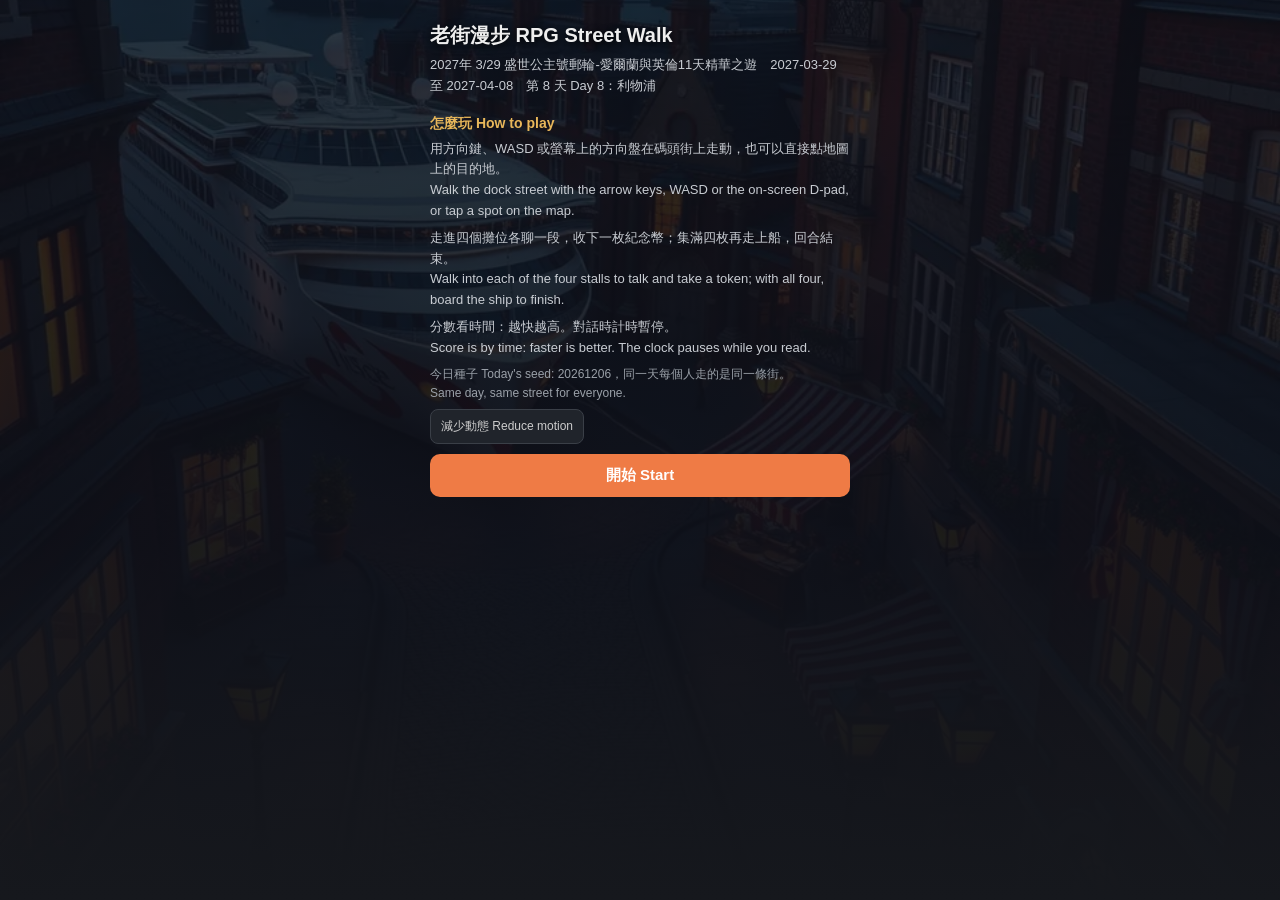
==== site/games/street-walk/index.html @ 9b11299c "RPG Street Walk: the game, a headless smoke test and a Pages deploy workflow Co-Authored-By: Claude " ====
<!doctype html>
<html lang="zh-Hant">
<head>
<meta charset="utf-8">
<title>老街漫步 RPG Street Walk | XO Tours 遊戲</title>
<meta name="viewport" content="width=device-width, initial-scale=1, viewport-fit=cover">
<meta name="description" content="Tile-based dock-street walk through Liverpool (day 8 of tour 7622): visit four stalls, collect four tokens, board the ship.">
<link rel="stylesheet" href="style.css">
</head>
<body>
<div id="app">

  <div id="hud">
    <div class="id">
      <img class="avatar" src="assets/player.webp" alt="" width="36" height="36">
      <div>
        <div class="title">老街漫步 Street Walk</div>
        <div class="sub" id="hud-sub">利物浦碼頭街 Liverpool dock street</div>
      </div>
    </div>
    <div class="stat">
      <div>紀念幣 Tokens <span id="tokens"><i></i><i></i><i></i><i></i></span></div>
      <div>時間 Time <b id="time">0.0</b> s</div>
    </div>
  </div>

  <div id="stage">
    <canvas id="canvas" width="640" height="480" aria-label="Dock street map"></canvas>
    <canvas id="dof" width="640" height="480" aria-hidden="true"></canvas>
    <div id="toast" role="status"></div>
    <div id="dialog" hidden role="dialog">
      <img class="portrait" id="dlg-portrait" alt="" width="72" height="72">
      <div class="text">
        <div class="who" id="dlg-who"></div>
        <div class="line" id="dlg-line"></div>
        <div class="next" id="dlg-next">點一下繼續 Tap to continue</div>
      </div>
    </div>
  </div>

  <div id="controls">
    <div id="dpad" aria-label="D-pad">
      <button class="u" data-dir="up" aria-label="上 Up">▲</button>
      <button class="l" data-dir="left" aria-label="左 Left">◀</button>
      <button class="c" id="ok" aria-label="確定 OK">確定<br>OK</button>
      <button class="r" data-dir="right" aria-label="右 Right">▶</button>
      <button class="d" data-dir="down" aria-label="下 Down">▼</button>
    </div>
    <div id="side">
      <button class="rm" id="rm-hud" type="button">減少動態 Reduce motion</button>
      <div class="hint">方向鍵 / WASD / 點地圖走路<br>Arrows / WASD / tap map to walk<br>走進攤位開始對話<br>Walk into a stall to talk</div>
    </div>
  </div>

  <div id="err" hidden></div>
</div>

<!-- Intro -->
<div class="overlay art" id="intro">
  <div class="box">
    <h1>老街漫步 RPG Street Walk</h1>
    <p id="intro-sub">載入中… Loading…</p>
    <h2>怎麼玩 How to play</h2>
    <p>用方向鍵、WASD 或螢幕上的方向盤在碼頭街上走動，也可以直接點地圖上的目的地。<br>
    Walk the dock street with the arrow keys, WASD or the on-screen D-pad, or tap a spot on the map.</p>
    <p>走進四個攤位各聊一段，收下一枚紀念幣；集滿四枚再走上船，回合結束。<br>
    Walk into each of the four stalls to talk and take a token; with all four, board the ship to finish.</p>
    <p>分數看時間：越快越高。對話時計時暫停。<br>
    Score is by time: faster is better. The clock pauses while you read.</p>
    <p class="note">今日種子 Today's seed: <span id="intro-seed">—</span>，同一天每個人走的是同一條街。<br>Same day, same street for everyone.</p>
    <button class="rm" id="rm-intro" type="button">減少動態 Reduce motion</button>
    <button class="btn" id="start" disabled>開始 Start</button>
  </div>
</div>

<!-- End screen / stop card -->
<div class="overlay art" id="end" hidden>
  <div class="box">
    <h1>到船了！ Aboard!</h1>
    <div class="score"><span id="end-points">0</span><small>分 points</small></div>
    <p id="end-detail"></p>
    <p class="note" id="end-best"></p>

    <div class="card">
      <img id="card-img" alt="" loading="lazy">
      <div class="body">
        <div class="stop" id="card-stop"></div>
        <div class="day" id="card-day"></div>
        <div class="tour" id="card-tour"></div>
        <div class="price" id="card-price"></div>
      </div>
    </div>

    <button class="btn alt" id="again">再玩一次 Play again</button>
    <a class="btn" id="see" href="#" target="_blank" rel="noopener">看這個行程 See this tour</a>
  </div>
</div>

<script type="module" src="game.js"></script>
</body>
</html>
---- site/games/street-walk/style.css ----
/* games/street-walk/style.css -- portrait, one thumb, controls in the bottom third. */

html, body {
  margin: 0; padding: 0; background: #16181d; color: #eee;
  font-family: -apple-system, "PingFang TC", "Microsoft JhengHei", sans-serif;
  -webkit-text-size-adjust: 100%;
}
* { box-sizing: border-box; }
button { font-family: inherit; }

#app { max-width: 640px; margin: 0 auto; min-height: 100vh; display: flex; flex-direction: column; }

/* Top bar / HUD */
#hud {
  display: flex; align-items: center; justify-content: space-between; gap: 8px;
  padding: 8px 10px; font-size: 13px; line-height: 1.3;
}
#hud .id { display: flex; align-items: center; gap: 8px; }
#hud .avatar { width: 36px; height: 36px; border-radius: 50%; border: 2px solid #e8b75a; object-fit: cover; background: #0f1424; }
#hud .title { font-weight: 700; font-size: 14px; }
#hud .sub { color: #9aa0a8; font-size: 11px; }
#hud .stat { text-align: right; white-space: nowrap; }
#hud .stat b { font-variant-numeric: tabular-nums; font-size: 16px; }
#tokens { display: inline-flex; gap: 4px; vertical-align: middle; margin-left: 6px; }
#tokens i {
  width: 14px; height: 14px; border-radius: 50%; display: inline-block;
  border: 2px solid #e8b75a; background: transparent; opacity: 0.45;
}
#tokens i.got { background: #e8b75a; opacity: 1; box-shadow: 0 0 6px #e8b75a88; }

/* Stage: the map canvas, 4:3, full width */
#stage { position: relative; width: 100%; aspect-ratio: 4 / 3; background: #0f1115; overflow: hidden; }
#canvas { display: block; width: 100%; height: 100%; touch-action: none; }

/* Depth of field: a blurred copy of the frame, shown only in the top and
   bottom bands (tilt-shift). A CSS filter on a canvas element works in every
   engine, unlike ctx.filter, which Safari lacks. */
#dof {
  position: absolute; inset: 0; width: 100%; height: 100%; pointer-events: none;
  filter: blur(2.2px);
  -webkit-mask-image: linear-gradient(to bottom, #000 0%, transparent 26%, transparent 74%, #000 100%);
  mask-image: linear-gradient(to bottom, #000 0%, transparent 26%, transparent 74%, #000 100%);
}
/* Vignette */
#stage::after {
  content: ""; position: absolute; inset: 0; pointer-events: none; z-index: 1;
  background: radial-gradient(ellipse at center, transparent 52%, rgba(8, 8, 20, 0.5) 100%);
}

#toast {
  position: absolute; left: 50%; top: 8px; transform: translateX(-50%); z-index: 2;
  background: #000c; color: #fff; padding: 6px 12px; border-radius: 8px;
  font-size: 13px; pointer-events: none; opacity: 0; transition: opacity 0.25s; max-width: 92%;
}
#toast.show { opacity: 1; }

/* Dialogue box sits over the bottom of the stage, portrait on the left */
#dialog {
  position: absolute; left: 6px; right: 6px; bottom: 6px; z-index: 2;
  display: flex; gap: 10px; align-items: flex-start;
  background: #1d2129f2; border: 2px solid #e8b75a; border-radius: 10px;
  padding: 10px 12px; font-size: 14px; line-height: 1.55; cursor: pointer;
  box-shadow: 0 6px 24px #0008;
}
#dialog[hidden] { display: none; }
#dialog .portrait {
  width: 72px; height: 72px; flex: none; border-radius: 10px; object-fit: cover;
  border: 2px solid #e8b75a; background: #0f1424;
}
#dialog .text { flex: 1; min-width: 0; }
#dialog .who { color: #e8b75a; font-weight: 700; font-size: 13px; margin-bottom: 4px; }
#dialog .line { min-height: 2.6em; }
#dialog .next { color: #9aa0a8; font-size: 11px; text-align: right; margin-top: 4px; }

/* Controls: bottom third */
#controls {
  display: flex; align-items: center; justify-content: space-between;
  padding: 10px 14px 16px; gap: 12px; flex: 1;
}
#dpad {
  display: grid; grid-template-columns: repeat(3, 56px); grid-template-rows: repeat(3, 56px);
  gap: 4px; touch-action: none; user-select: none; -webkit-user-select: none;
}
#dpad button, #ok {
  border: 1px solid #3a3f47; background: #20242b; color: #eee; border-radius: 10px;
  font-size: 22px; touch-action: none; user-select: none; -webkit-user-select: none;
  -webkit-tap-highlight-color: transparent; cursor: pointer;
}
#dpad button:active, #dpad button.down { background: #EF7B45; border-color: #EF7B45; }
#dpad .u { grid-column: 2; grid-row: 1; }
#dpad .l { grid-column: 1; grid-row: 2; }
#dpad .c { grid-column: 2; grid-row: 2; font-size: 12px; line-height: 1.2; }
#dpad .r { grid-column: 3; grid-row: 2; }
#dpad .d { grid-column: 2; grid-row: 3; }
#side { display: flex; flex-direction: column; gap: 8px; align-items: stretch; min-width: 120px; }
#side .hint { color: #9aa0a8; font-size: 11px; line-height: 1.5; }
.rm {
  border: 1px solid #3a3f47; background: #20242b; color: #ccc; border-radius: 8px;
  font-size: 12px; padding: 8px 10px; cursor: pointer; text-align: left;
}
.rm.on { border-color: #e8b75a; color: #e8b75a; }

/* Overlays: intro and end */
.overlay {
  position: fixed; inset: 0; background: #16181df0; overflow-y: auto; z-index: 10;
  display: flex; align-items: flex-start; justify-content: center; padding: 18px 14px 40px;
}
.overlay[hidden] { display: none; }           /* [hidden] must beat display:flex */
.overlay.art {
  background: linear-gradient(180deg, rgba(14, 16, 24, 0.82) 0%, rgba(14, 16, 24, 0.94) 60%, #16181d 100%),
              url("assets/keyart.webp") center / cover no-repeat #16181d;
}
.overlay .box { max-width: 420px; width: 100%; }
.overlay h1 { font-size: 20px; margin: 4px 0 2px; text-shadow: 0 2px 8px #000; }
.overlay h2 { font-size: 14px; margin: 18px 0 6px; color: #e8b75a; }
.overlay p { font-size: 13px; line-height: 1.6; color: #c8ccd2; margin: 6px 0; }
.overlay p.note { color: #9aa0a8; font-size: 12px; }
.overlay .score { font-size: 28px; font-weight: 700; margin: 6px 0 0; }
.overlay .score small { font-size: 13px; color: #9aa0a8; font-weight: 400; margin-left: 8px; }
.btn {
  display: block; width: 100%; margin: 10px 0 0; padding: 12px; border: 0; border-radius: 10px;
  background: #EF7B45; color: #fff; font-size: 15px; font-weight: 700; cursor: pointer; text-align: center;
  text-decoration: none;
}
.btn.alt { background: #20242b; border: 1px solid #3a3f47; color: #eee; }
.btn:disabled { opacity: 0.5; cursor: default; }

/* Stop card */
.card { border: 1px solid #3a3f47; border-radius: 12px; overflow: hidden; background: #20242b; margin-top: 12px; }
.card img { display: block; width: 100%; aspect-ratio: 16 / 9; object-fit: cover; background: #0f1115; }
.card .body { padding: 10px 12px 12px; }
.card .stop { font-size: 17px; font-weight: 700; }
.card .day { color: #e8b75a; font-size: 13px; margin-top: 2px; }
.card .tour { font-size: 13px; margin-top: 8px; line-height: 1.5; }
.card .price { font-size: 13px; color: #c8ccd2; margin-top: 4px; }
.card .price b { color: #fff; font-size: 16px; }

#err { color: #ff8a80; font-size: 13px; padding: 10px 14px; white-space: pre-wrap; }
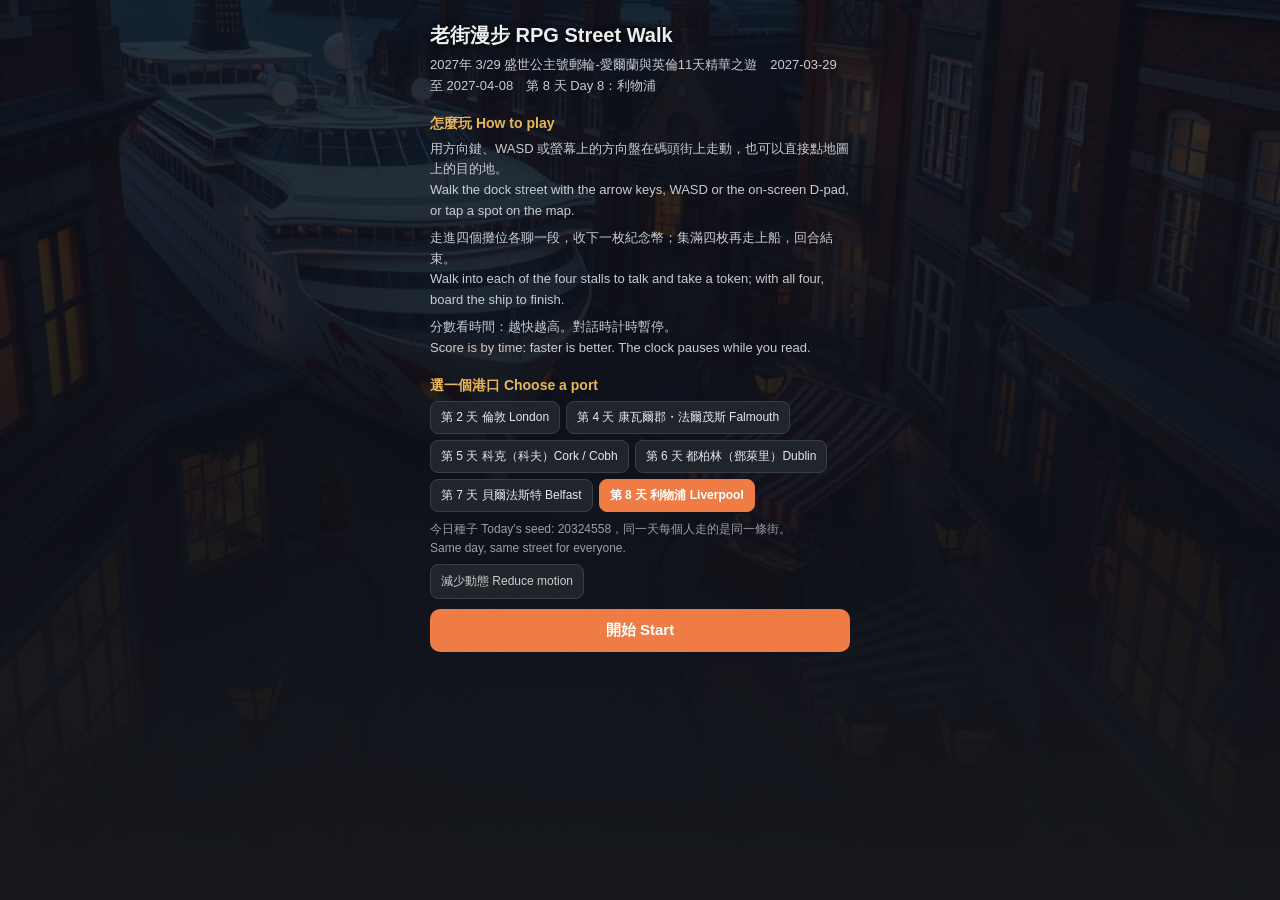
==== commit 9e1708c1: "Six ports: London, Falmouth, Cork/Cobh, Dublin, Belfast and Liverpool Each port is ?day=N with its o" ====
--- a/site/games/street-walk/index.html
+++ b/site/games/street-walk/index.html
@@ -67,6 +67,8 @@
     Walk into each of the four stalls to talk and take a token; with all four, board the ship to finish.</p>
     <p>分數看時間：越快越高。對話時計時暫停。<br>
     Score is by time: faster is better. The clock pauses while you read.</p>
+    <h2>選一個港口 Choose a port</h2>
+    <div class="ports" id="ports"></div>
     <p class="note">今日種子 Today's seed: <span id="intro-seed">—</span>，同一天每個人走的是同一條街。<br>Same day, same street for everyone.</p>
     <button class="rm" id="rm-intro" type="button">減少動態 Reduce motion</button>
     <button class="btn" id="start" disabled>開始 Start</button>
@@ -92,6 +94,7 @@
     </div>
 
     <button class="btn alt" id="again">再玩一次 Play again</button>
+    <a class="btn alt" id="next" href="?day=8">下一站 Next port</a>
     <a class="btn" id="see" href="#" target="_blank" rel="noopener">看這個行程 See this tour</a>
   </div>
 </div>
--- a/site/games/street-walk/style.css
+++ b/site/games/street-walk/style.css
@@ -108,7 +108,7 @@
 .overlay[hidden] { display: none; }           /* [hidden] must beat display:flex */
 .overlay.art {
   background: linear-gradient(180deg, rgba(14, 16, 24, 0.82) 0%, rgba(14, 16, 24, 0.94) 60%, #16181d 100%),
-              url("assets/keyart.webp") center / cover no-repeat #16181d;
+              var(--keyart, none) center / cover no-repeat #16181d;
 }
 .overlay .box { max-width: 420px; width: 100%; }
 .overlay h1 { font-size: 20px; margin: 4px 0 2px; text-shadow: 0 2px 8px #000; }
@@ -136,3 +136,11 @@
 .card .price b { color: #fff; font-size: 16px; }
 
 #err { color: #ff8a80; font-size: 13px; padding: 10px 14px; white-space: pre-wrap; }
+
+/* Port picker on the intro */
+.ports { display: flex; flex-wrap: wrap; gap: 6px; margin: 4px 0 8px; }
+.ports .port {
+  display: inline-block; padding: 7px 10px; border-radius: 8px; font-size: 12px; text-decoration: none;
+  background: #20242b; border: 1px solid #3a3f47; color: #e6e8ec;
+}
+.ports .port.on { background: #EF7B45; border-color: #EF7B45; color: #fff; font-weight: 700; }
